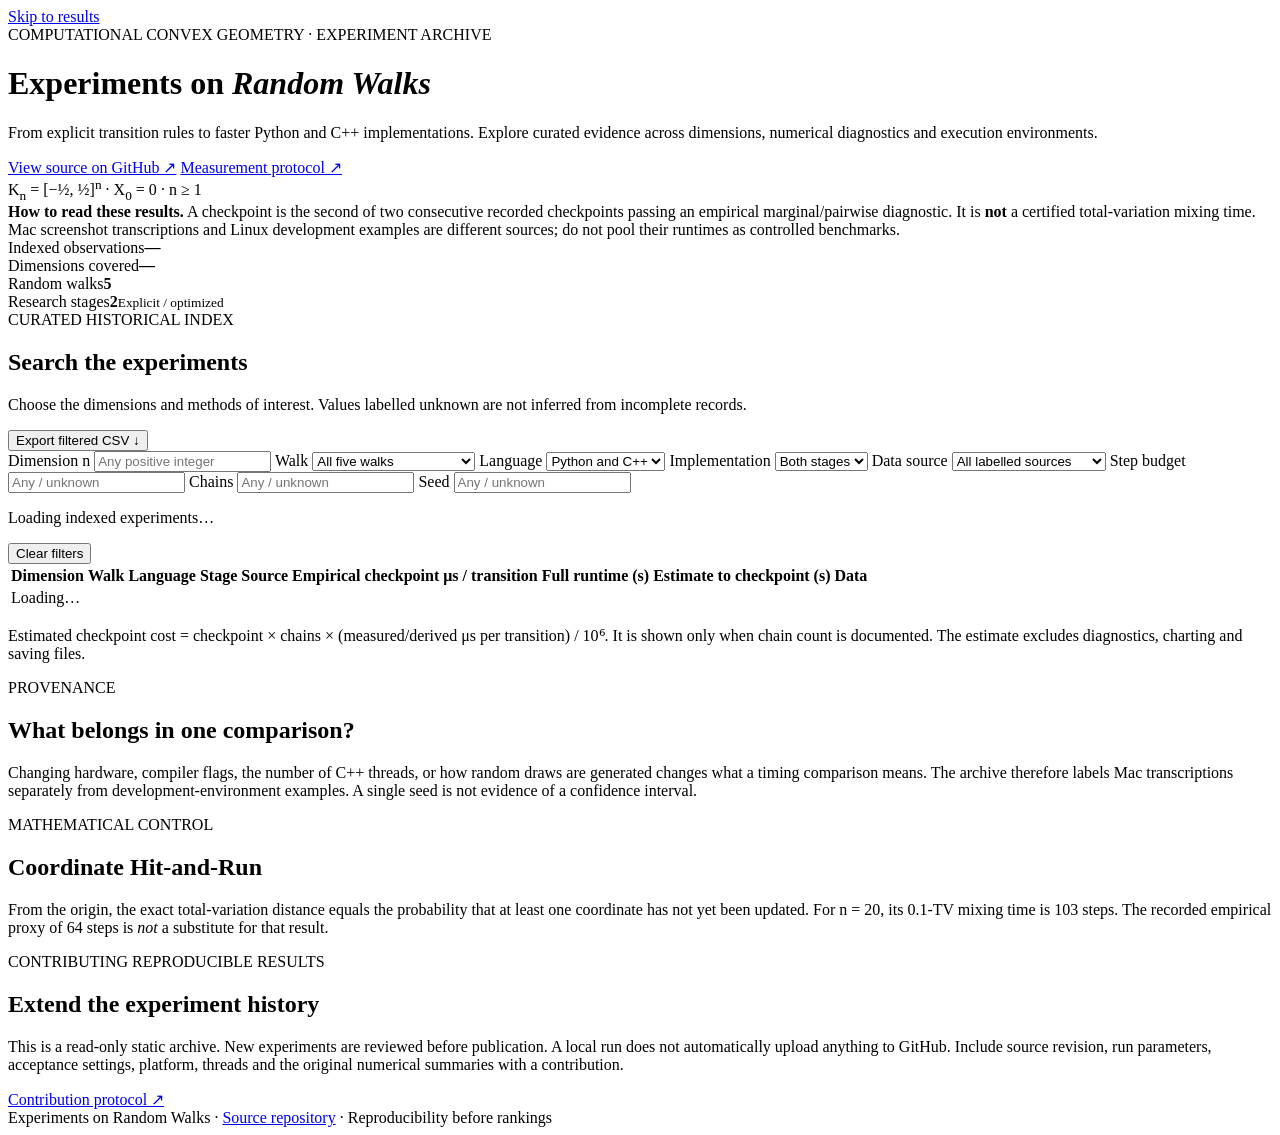
==== site/index.html @ 3ffbea4f "Added searchable experiment archive interface" ====
<!doctype html>
<html lang="en">
<head>
  <meta charset="utf-8">
  <meta name="viewport" content="width=device-width, initial-scale=1">
  <meta name="description" content="A searchable, source-labelled archive of random walk experiments on the n-dimensional cube.">
  <title>Experiment archive · Random Walks</title>
  <link rel="stylesheet" href="./style.css">
  <script src="./app.js" defer></script>
</head>
<body>
  <a class="skip" href="#results">Skip to results</a>
  <header class="hero">
    <div class="wrap">
      <div class="eyebrow">COMPUTATIONAL CONVEX GEOMETRY <span class="dot">·</span> EXPERIMENT ARCHIVE</div>
      <h1>Experiments on <em>Random Walks</em></h1>
      <p class="lead">From explicit transition rules to faster Python and C++ implementations. Explore curated evidence across dimensions, numerical diagnostics and execution environments.</p>
      <div class="hero-actions">
        <a class="primary" href="https://github.com/Souravfrp/Experiments-on-Random-Walks">View source on GitHub ↗</a>
        <a class="secondary" href="https://github.com/Souravfrp/Experiments-on-Random-Walks/blob/main/docs/02_MEASUREMENT_AND_LIMITATIONS.md">Measurement protocol ↗</a>
      </div>
      <div class="equation">K<sub>n</sub> = [−½, ½]<sup>n</sup> <span>·</span> X<sub>0</sub> = 0 <span>·</span> n ≥ 1</div>
    </div>
  </header>

  <main class="wrap">
    <section class="method-note" aria-label="Important interpretation">
      <strong>How to read these results.</strong> A checkpoint is the second of two consecutive recorded checkpoints passing an empirical marginal/pairwise diagnostic. It is <strong>not</strong> a certified total-variation mixing time. Mac screenshot transcriptions and Linux development examples are different sources; do not pool their runtimes as controlled benchmarks.
    </section>

    <section class="overview" aria-label="Archive summary">
      <div class="stat"><span>Indexed observations</span><strong id="stat-records">—</strong></div>
      <div class="stat"><span>Dimensions covered</span><strong id="stat-dimensions">—</strong></div>
      <div class="stat"><span>Random walks</span><strong id="stat-walks">5</strong></div>
      <div class="stat"><span>Research stages</span><strong>2</strong><small>Explicit / optimized</small></div>
    </section>

    <section id="results" class="results-panel">
      <div class="section-heading">
        <div>
          <div class="eyebrow dark">CURATED HISTORICAL INDEX</div>
          <h2>Search the experiments</h2>
          <p>Choose the dimensions and methods of interest. Values labelled unknown are not inferred from incomplete records.</p>
        </div>
        <button id="download" class="outline" type="button">Export filtered CSV ↓</button>
      </div>

      <form id="filters" class="filters" autocomplete="off">
        <label>Dimension n
          <input id="dimension" type="number" min="1" step="1" placeholder="Any positive integer">
        </label>
        <label>Walk
          <select id="walk">
            <option value="">All five walks</option>
            <option value="ball">Ball Walk</option>
            <option value="dikin">Dikin Walk</option>
            <option value="coordinate_hit_run">Coordinate Hit-and-Run</option>
            <option value="random_hit_run">Random Hit-and-Run</option>
            <option value="john">John's Walk</option>
          </select>
        </label>
        <label>Language
          <select id="language"><option value="">Python and C++</option><option value="python">Python</option><option value="cpp">C++</option></select>
        </label>
        <label>Implementation
          <select id="stage"><option value="">Both stages</option><option value="explicit">Explicit</option><option value="optimized">Optimized</option></select>
        </label>
        <label>Data source
          <select id="source"><option value="">All labelled sources</option><option value="mac_dimension_sweep">Mac dimension sweep</option><option value="mac_n20">Mac n=20 timings</option><option value="development_dimension_pilot">Development pilot</option><option value="development_n20">Development n=20</option></select>
        </label>
        <label>Step budget
          <input id="steps" type="number" min="1" step="1" placeholder="Any / unknown">
        </label>
        <label>Chains
          <input id="chains" type="number" min="1" step="1" placeholder="Any / unknown">
        </label>
        <label>Seed
          <input id="seed" type="number" min="0" step="1" placeholder="Any / unknown">
        </label>
      </form>

      <div class="bar">
        <p id="count" role="status" aria-live="polite">Loading indexed experiments…</p>
        <button type="button" class="text-button" id="clear">Clear filters</button>
      </div>

      <div class="table-scroll">
        <table>
          <thead><tr><th>Dimension</th><th>Walk</th><th>Language</th><th>Stage</th><th>Source</th><th>Empirical checkpoint</th><th>μs / transition</th><th>Full runtime (s)</th><th>Estimate to checkpoint (s)</th><th>Data</th></tr></thead>
          <tbody id="rows"><tr><td colspan="10">Loading…</td></tr></tbody>
        </table>
      </div>
      <p class="footnote">Estimated checkpoint cost = checkpoint × chains × (measured/derived μs per transition) / 10⁶. It is shown only when chain count is documented. The estimate excludes diagnostics, charting and saving files.</p>
    </section>

    <section class="two-cols">
      <article class="article-card">
        <div class="eyebrow dark">PROVENANCE</div>
        <h2>What belongs in one comparison?</h2>
        <p>Changing hardware, compiler flags, the number of C++ threads, or how random draws are generated changes what a timing comparison means. The archive therefore labels Mac transcriptions separately from development-environment examples. A single seed is not evidence of a confidence interval.</p>
      </article>
      <article class="article-card">
        <div class="eyebrow dark">MATHEMATICAL CONTROL</div>
        <h2>Coordinate Hit-and-Run</h2>
        <p>From the origin, the exact total-variation distance equals the probability that at least one coordinate has not yet been updated. For n = 20, its 0.1-TV mixing time is 103 steps. The recorded empirical proxy of 64 steps is <em>not</em> a substitute for that result.</p>
      </article>
    </section>

    <section class="submissions">
      <div>
        <div class="eyebrow dark">CONTRIBUTING REPRODUCIBLE RESULTS</div>
        <h2>Extend the experiment history</h2>
        <p>This is a read-only static archive. New experiments are reviewed before publication. A local run does not automatically upload anything to GitHub. Include source revision, run parameters, acceptance settings, platform, threads and the original numerical summaries with a contribution.</p>
      </div>
      <a class="primary dark-button" href="https://github.com/Souravfrp/Experiments-on-Random-Walks/blob/main/CONTRIBUTING.md">Contribution protocol ↗</a>
    </section>
  </main>
  <footer><div class="wrap">Experiments on Random Walks <span>·</span> <a href="https://github.com/Souravfrp/Experiments-on-Random-Walks">Source repository</a> <span>·</span> Reproducibility before rankings</div></footer>
</body>
</html>
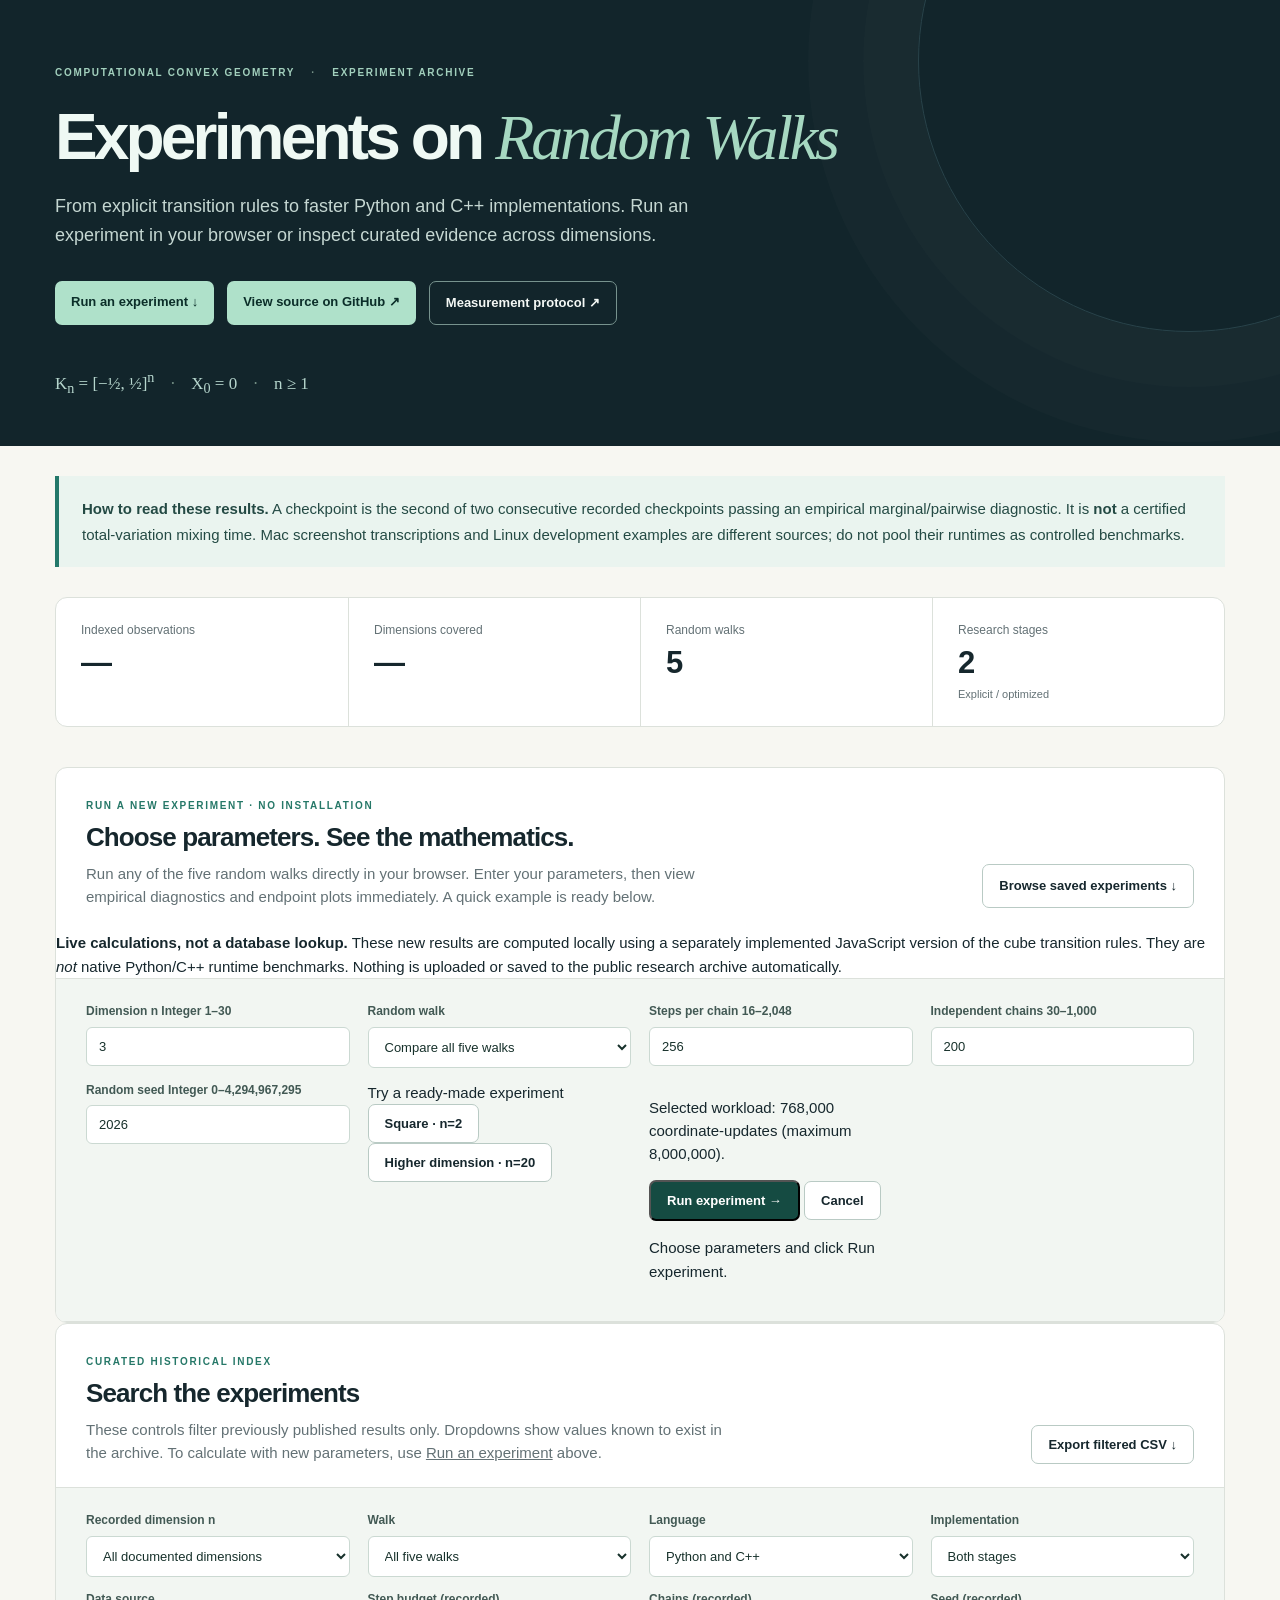
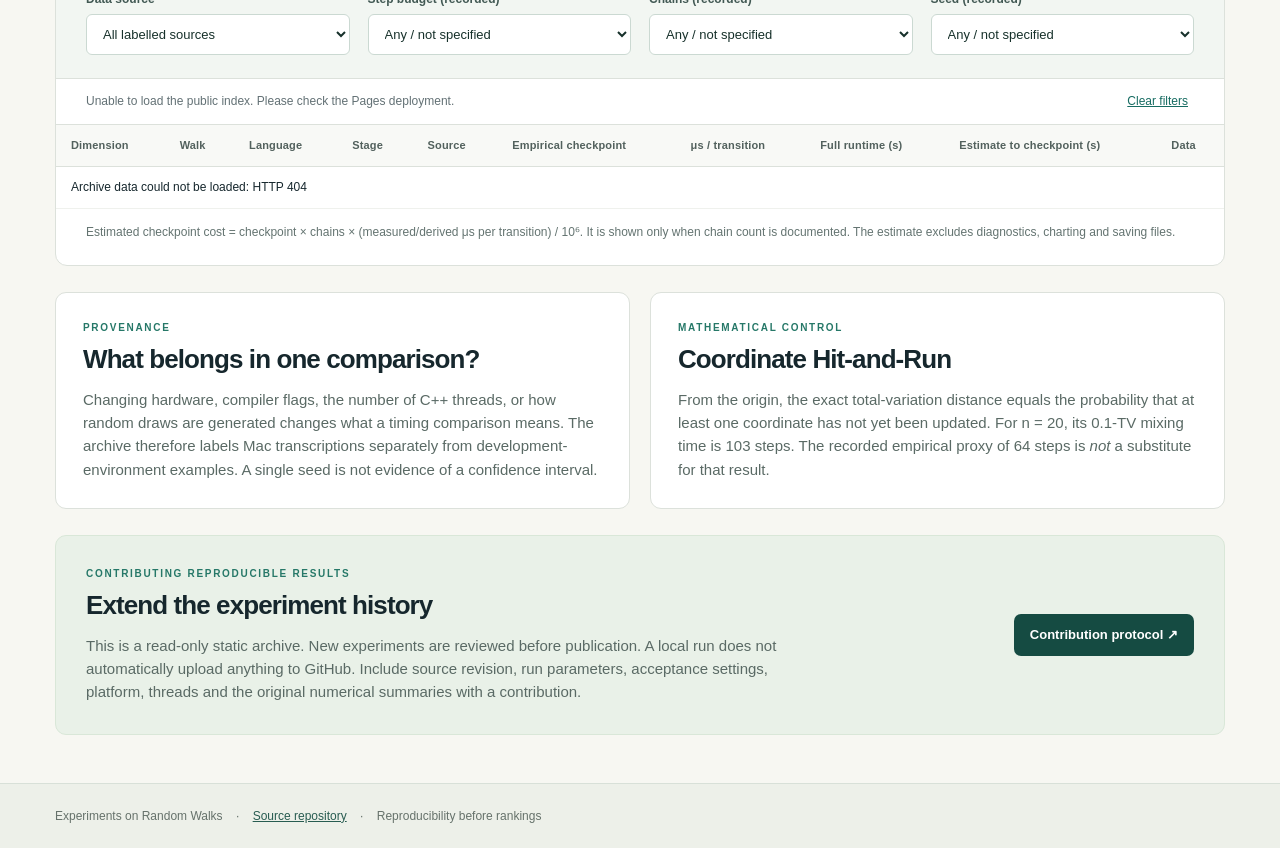
==== commit 2a21d045: "Added no-installation browser experiment UI and guided archive filters" ====
--- a/site/index.html
+++ b/site/index.html
@@ -7,6 +7,7 @@
   <title>Experiment archive · Random Walks</title>
   <link rel="stylesheet" href="./style.css">
   <script src="./app.js" defer></script>
+  <script src="./playground.js" defer></script>
 </head>
 <body>
   <a class="skip" href="#results">Skip to results</a>
@@ -14,8 +15,9 @@
     <div class="wrap">
       <div class="eyebrow">COMPUTATIONAL CONVEX GEOMETRY <span class="dot">·</span> EXPERIMENT ARCHIVE</div>
       <h1>Experiments on <em>Random Walks</em></h1>
-      <p class="lead">From explicit transition rules to faster Python and C++ implementations. Explore curated evidence across dimensions, numerical diagnostics and execution environments.</p>
+      <p class="lead">From explicit transition rules to faster Python and C++ implementations. Run an experiment in your browser or inspect curated evidence across dimensions.</p>
       <div class="hero-actions">
+        <a class="primary" href="#run-experiment">Run an experiment ↓</a>
         <a class="primary" href="https://github.com/Souravfrp/Experiments-on-Random-Walks">View source on GitHub ↗</a>
         <a class="secondary" href="https://github.com/Souravfrp/Experiments-on-Random-Walks/blob/main/docs/02_MEASUREMENT_AND_LIMITATIONS.md">Measurement protocol ↗</a>
       </div>
@@ -35,19 +37,105 @@
       <div class="stat"><span>Research stages</span><strong>2</strong><small>Explicit / optimized</small></div>
     </section>
 
+    <section id="run-experiment" class="results-panel playground">
+      <div class="section-heading">
+        <div>
+          <div class="eyebrow dark">RUN A NEW EXPERIMENT · NO INSTALLATION</div>
+          <h2>Choose parameters. See the mathematics.</h2>
+          <p>Run any of the five random walks directly in your browser. Enter your parameters, then view empirical diagnostics and endpoint plots immediately. A quick example is ready below.</p>
+        </div>
+        <a class="outline" href="#results">Browse saved experiments ↓</a>
+      </div>
+
+      <div class="run-clarification">
+        <strong>Live calculations, not a database lookup.</strong>
+        These new results are computed locally using a separately implemented JavaScript version of the cube transition rules. They are <em>not</em> native Python/C++ runtime benchmarks. Nothing is uploaded or saved to the public research archive automatically.
+      </div>
+
+      <form id="run-form" class="filters" autocomplete="off">
+        <label>Dimension n <span class="field-explainer">Integer 1–30</span>
+          <input id="run-dimension" name="n" type="number" min="1" max="30" step="1" value="3" required>
+        </label>
+        <label>Random walk
+          <select id="run-walk" name="walk">
+            <option value="all" selected>Compare all five walks</option>
+            <option value="ball">Ball Walk</option>
+            <option value="dikin">Dikin Walk</option>
+            <option value="coordinate_hit_run">Coordinate Hit-and-Run</option>
+            <option value="random_hit_run">Random Hit-and-Run</option>
+            <option value="john">John's Walk</option>
+          </select>
+        </label>
+        <label>Steps per chain <span class="field-explainer">16–2,048</span>
+          <input id="run-steps" name="steps" type="number" min="16" max="2048" step="1" value="256" required>
+        </label>
+        <label>Independent chains <span class="field-explainer">30–1,000</span>
+          <input id="run-chains" name="chains" type="number" min="30" max="1000" step="1" value="200" required>
+        </label>
+        <label>Random seed <span class="field-explainer">Integer 0–4,294,967,295</span>
+          <input id="run-seed" name="seed" type="number" min="0" max="4294967295" step="1" value="2026" required>
+        </label>
+        <div class="run-actions">
+          <span class="field-explainer">Try a ready-made experiment</span>
+          <div class="run-presets">
+            <button type="button" id="run-example-small" class="outline">Square · n=2</button>
+            <button type="button" id="run-example-higher" class="outline">Higher dimension · n=20</button>
+          </div>
+        </div>
+        <div class="run-command">
+          <p id="run-budget" class="run-help">Computing workload…</p>
+          <div class="run-presets">
+            <button id="run-start" type="submit" class="primary dark-button">Run experiment →</button>
+            <button id="run-cancel" type="button" class="outline" disabled>Cancel</button>
+          </div>
+          <p id="run-status" class="simulation-status" role="status" aria-live="polite">Choose parameters and click Run experiment.</p>
+        </div>
+      </form>
+
+      <div id="live-output" hidden>
+        <div class="section-heading">
+          <div><div class="eyebrow dark">NEWLY COMPUTED RESULTS</div><h2>Your browser experiment</h2>
+            <p id="run-summary"></p></div>
+          <button id="run-export" class="outline" type="button" disabled>Download these numerical results (.csv) ↓</button>
+        </div>
+        <div class="table-scroll">
+          <table>
+            <thead><tr><th>Walk</th><th>Final KS diagnostic</th><th>Moment relative error</th><th>Empirical checkpoint</th><th>Acceptance</th><th>Browser time (ms)</th><th>Exact TV at final step</th></tr></thead>
+            <tbody id="live-rows"></tbody>
+          </table>
+        </div>
+        <div class="plot-grid">
+          <div class="plot-panel">
+            <div class="plot-heading"><h3>Discrepancy versus steps</h3><span>Lower is better under this diagnostic</span></div>
+            <canvas id="run-curve" role="img" aria-label="Curve showing empirical KS discrepancy for recorded checkpoints"></canvas>
+            <div class="plot-legend"><span class="leg-ball">Ball Walk</span><span class="leg-dikin">Dikin Walk</span><span class="leg-coordinate">Coordinate Hit-and-Run</span><span class="leg-random">Random Hit-and-Run</span><span class="leg-john">John's Walk</span></div>
+          </div>
+          <div class="plot-panel">
+            <div class="plot-heading"><h3>Endpoint distribution</h3>
+              <select id="run-display-walk" aria-label="Choose which random walk to visualize"></select></div>
+            <canvas id="run-spread" role="img" aria-label="Projected endpoint distribution from independent chains"></canvas>
+            <p class="footnote">For n=1: first-coordinate histogram. For n≥2: first two coordinates only, not the full joint distribution.</p>
+          </div>
+        </div>
+        <p class="footnote"><strong>Mathematical interpretation:</strong> The checkpoint criterion combines marginal/pairwise-sum KS ≤ 0.15 and relative second-moment error ≤ 0.25 at two consecutive recorded checkpoints. A missing checkpoint means the criterion was not reached on this observation grid. Exact total variation is shown only for Coordinate Hit-and-Run, using the coupon-collector identity. Browser elapsed time includes transition and diagnostic work and is not a controlled programming-language benchmark.</p>
+      </div>
+    </section>
+
+    <div class="section-gap"></div>
+
     <section id="results" class="results-panel">
       <div class="section-heading">
         <div>
           <div class="eyebrow dark">CURATED HISTORICAL INDEX</div>
           <h2>Search the experiments</h2>
-          <p>Choose the dimensions and methods of interest. Values labelled unknown are not inferred from incomplete records.</p>
+          <p>These controls filter previously published results only. Dropdowns show values known to exist in the archive. To calculate with new parameters, use <a href="#run-experiment">Run an experiment</a> above.</p>
         </div>
         <button id="download" class="outline" type="button">Export filtered CSV ↓</button>
       </div>
 
       <form id="filters" class="filters" autocomplete="off">
-        <label>Dimension n
-          <input id="dimension" type="number" min="1" step="1" placeholder="Any positive integer">
+        <label>Recorded dimension n
+          <select id="dimension"><option value="">All documented dimensions</option></select>
         </label>
         <label>Walk
           <select id="walk">
@@ -68,14 +156,14 @@
         <label>Data source
           <select id="source"><option value="">All labelled sources</option><option value="mac_dimension_sweep">Mac dimension sweep</option><option value="mac_n20">Mac n=20 timings</option><option value="development_dimension_pilot">Development pilot</option><option value="development_n20">Development n=20</option></select>
         </label>
-        <label>Step budget
-          <input id="steps" type="number" min="1" step="1" placeholder="Any / unknown">
-        </label>
-        <label>Chains
-          <input id="chains" type="number" min="1" step="1" placeholder="Any / unknown">
-        </label>
-        <label>Seed
-          <input id="seed" type="number" min="0" step="1" placeholder="Any / unknown">
+        <label>Step budget (recorded)
+          <select id="steps"><option value="">Any / not specified</option></select>
+        </label>
+        <label>Chains (recorded)
+          <select id="chains"><option value="">Any / not specified</option></select>
+        </label>
+        <label>Seed (recorded)
+          <select id="seed"><option value="">Any / not specified</option></select>
         </label>
       </form>
 
--- a/site/style.css
+++ b/site/style.css
@@ -0,0 +1 @@
+:root{--ink:#16272d;--muted:#637175;--sand:#f7f7f2;--border:#dce1db;--accent:#176c62;--night:#12252b;--white:#fff}*{box-sizing:border-box}body{margin:0;background:var(--sand);color:var(--ink);font:15px/1.55 -apple-system,BlinkMacSystemFont,"Segoe UI",sans-serif}a{color:inherit}.wrap{max-width:1230px;margin:auto;padding:0 30px}.skip{position:absolute;left:-9999px;top:0}.skip:focus{left:10px;top:10px;background:white;z-index:20;padding:10px}.hero{background:var(--night);color:#eff9f4;padding:65px 0 49px;position:relative;overflow:hidden}.hero:after{content:"";position:absolute;right:-180px;top:-210px;width:540px;height:540px;border:1px solid #29434a;border-radius:50%;box-shadow:0 0 0 55px #ffffff03,0 0 0 110px #ffffff04;pointer-events:none}.eyebrow{color:#a2d0bd;letter-spacing:.17em;font-size:10px;font-weight:750;text-transform:uppercase}.dot,.equation span{margin:0 12px;color:#779388}.hero h1{letter-spacing:-.06em;font-size:clamp(40px,5vw,69px);line-height:1.08;max-width:820px;margin:22px 0 20px;font-weight:750}.hero h1 em{font-weight:420;font-family:Georgia,serif;letter-spacing:-.05em;color:#a6d8c1}.lead{color:#c5d7d2;max-width:720px;font-size:18px;line-height:1.65;margin:0}.hero-actions{display:flex;gap:13px;flex-wrap:wrap;margin-top:30px}.primary,.secondary,.outline{display:inline-block;text-decoration:none;border-radius:7px;font-weight:650;padding:11px 16px;font-size:13px}.primary{color:#0b2e29;background:#afe1ca}.secondary{border:1px solid #77938e;color:#f4f8f5}.primary:hover{background:#c9f0df}.secondary:hover{background:#263c40}.equation{font:17px Georgia,serif;color:#b6d6cd;margin-top:44px}.method-note{border-left:4px solid #23786a;background:#eaf4ef;padding:20px 23px;margin:30px 0;color:#244a44;line-height:1.7}.overview{display:grid;grid-template-columns:repeat(4,1fr);border:1px solid var(--border);background:white;border-radius:12px;margin:25px 0 40px;overflow:hidden}.stat{padding:23px 25px;display:flex;flex-direction:column;gap:6px;min-height:106px}.stat+.stat{border-left:1px solid var(--border)}.stat span{font-size:12px;color:var(--muted)}.stat strong{font-size:31px;letter-spacing:-.05em;line-height:1.1}.stat small{font-size:11px;color:var(--muted)}.results-panel{background:white;border:1px solid var(--border);border-radius:12px;overflow:hidden}.section-heading{display:flex;justify-content:space-between;gap:22px;align-items:end;padding:30px 30px 23px}.dark{color:#267868}.section-heading h2,.article-card h2,.submissions h2{font-size:26px;letter-spacing:-.035em;line-height:1.25;margin:8px 0 8px}.section-heading p{margin:0;color:var(--muted);max-width:650px}.outline{background:#fff;color:var(--ink);border:1px solid #b9cac4;white-space:nowrap;cursor:pointer}.outline:hover{background:#edf7f2}.filters{display:grid;grid-template-columns:repeat(4,minmax(0,1fr));gap:13px 18px;background:#f2f6f2;padding:23px 30px;border-top:1px solid var(--border);border-bottom:1px solid var(--border)}.filters label{color:#425954;font-size:12px;font-weight:660;display:block}.filters input,.filters select{display:block;margin-top:6px;padding:11px 12px;border:1px solid #cbd9d2;background:white;border-radius:6px;color:#17312b;font-size:13px;font-family:inherit;width:100%;min-width:0;outline-offset:2px}.filters input:focus,.filters select:focus{outline:2px solid #70b7a1}.bar{display:flex;align-items:center;justify-content:space-between;gap:12px;padding:12px 30px}.bar p{margin:0;color:var(--muted);font-size:12px}.text-button{font:inherit;font-size:12px;background:none;color:var(--accent);border:0;cursor:pointer;text-decoration:underline}.table-scroll{overflow-x:auto}.table-scroll table{width:100%;border-collapse:collapse;white-space:nowrap;font-variant-numeric:tabular-nums}.table-scroll th{text-align:left;background:#f8f9f6;border-block:1px solid var(--border);padding:12px 15px;font-size:11px;color:#52615d;letter-spacing:.015em}.table-scroll td{border-bottom:1px solid #eff1ed;padding:11px 15px;font-size:12px}.table-scroll tbody tr:hover{background:#f5faf6}.table-scroll td a{color:#226e5b;text-decoration:underline}.muted{color:#87918d}.pill{display:inline-block;background:#e7f2eb;border:1px solid #cfe5da;color:#28624e;border-radius:20px;font-size:10px;padding:2px 8px}.pill.explicit{background:#f0f1f8;border-color:#dedff0;color:#485074}.table-scroll td.source{max-width:170px;overflow:hidden;text-overflow:ellipsis}.footnote{font-size:12px;padding:14px 30px 23px;color:#647471;margin:0;line-height:1.6}.two-cols{display:grid;grid-template-columns:1fr 1fr;gap:20px;margin:26px 0}.article-card{padding:27px;background:#fff;border:1px solid var(--border);border-radius:11px}.article-card p,.submissions p{color:#5a6a65;max-width:650px;margin:12px 0 0}.submissions{display:flex;align-items:center;justify-content:space-between;gap:30px;background:#e9f1e8;border:1px solid #d9e7d8;border-radius:11px;padding:30px;margin-bottom:48px}.submissions p{max-width:740px}.dark-button{background:#154b42;color:white;white-space:nowrap}.dark-button:hover{background:#236b60}footer{border-top:1px solid #d8e0d8;background:#edf0e9;color:#66726b;padding:23px 0;font-size:12px}footer span{margin:0 10px}footer a{color:#285c51}@media(max-width:900px){.filters{grid-template-columns:repeat(2,minmax(0,1fr))}.overview{grid-template-columns:repeat(2,1fr)}.stat:nth-child(3){border-left:0;border-top:1px solid var(--border)}.stat:nth-child(4){border-top:1px solid var(--border)}.two-cols{grid-template-columns:1fr}}@media(max-width:580px){.wrap{padding-inline:18px}.hero{padding-top:43px}.hero h1{font-size:41px}.lead{font-size:16px}.section-heading{display:block;padding:24px 20px}.section-heading .outline{margin-top:19px}.filters{padding:20px;gap:13px;grid-template-columns:1fr 1fr}.overview{margin-bottom:25px}.stat{padding:20px 17px}.bar{padding:12px 20px}.footnote{padding-inline:20px}.submissions{display:block;padding:22px}.submissions .primary{margin-top:20px}.table-scroll td,.table-scroll th{padding:10px 12px}}
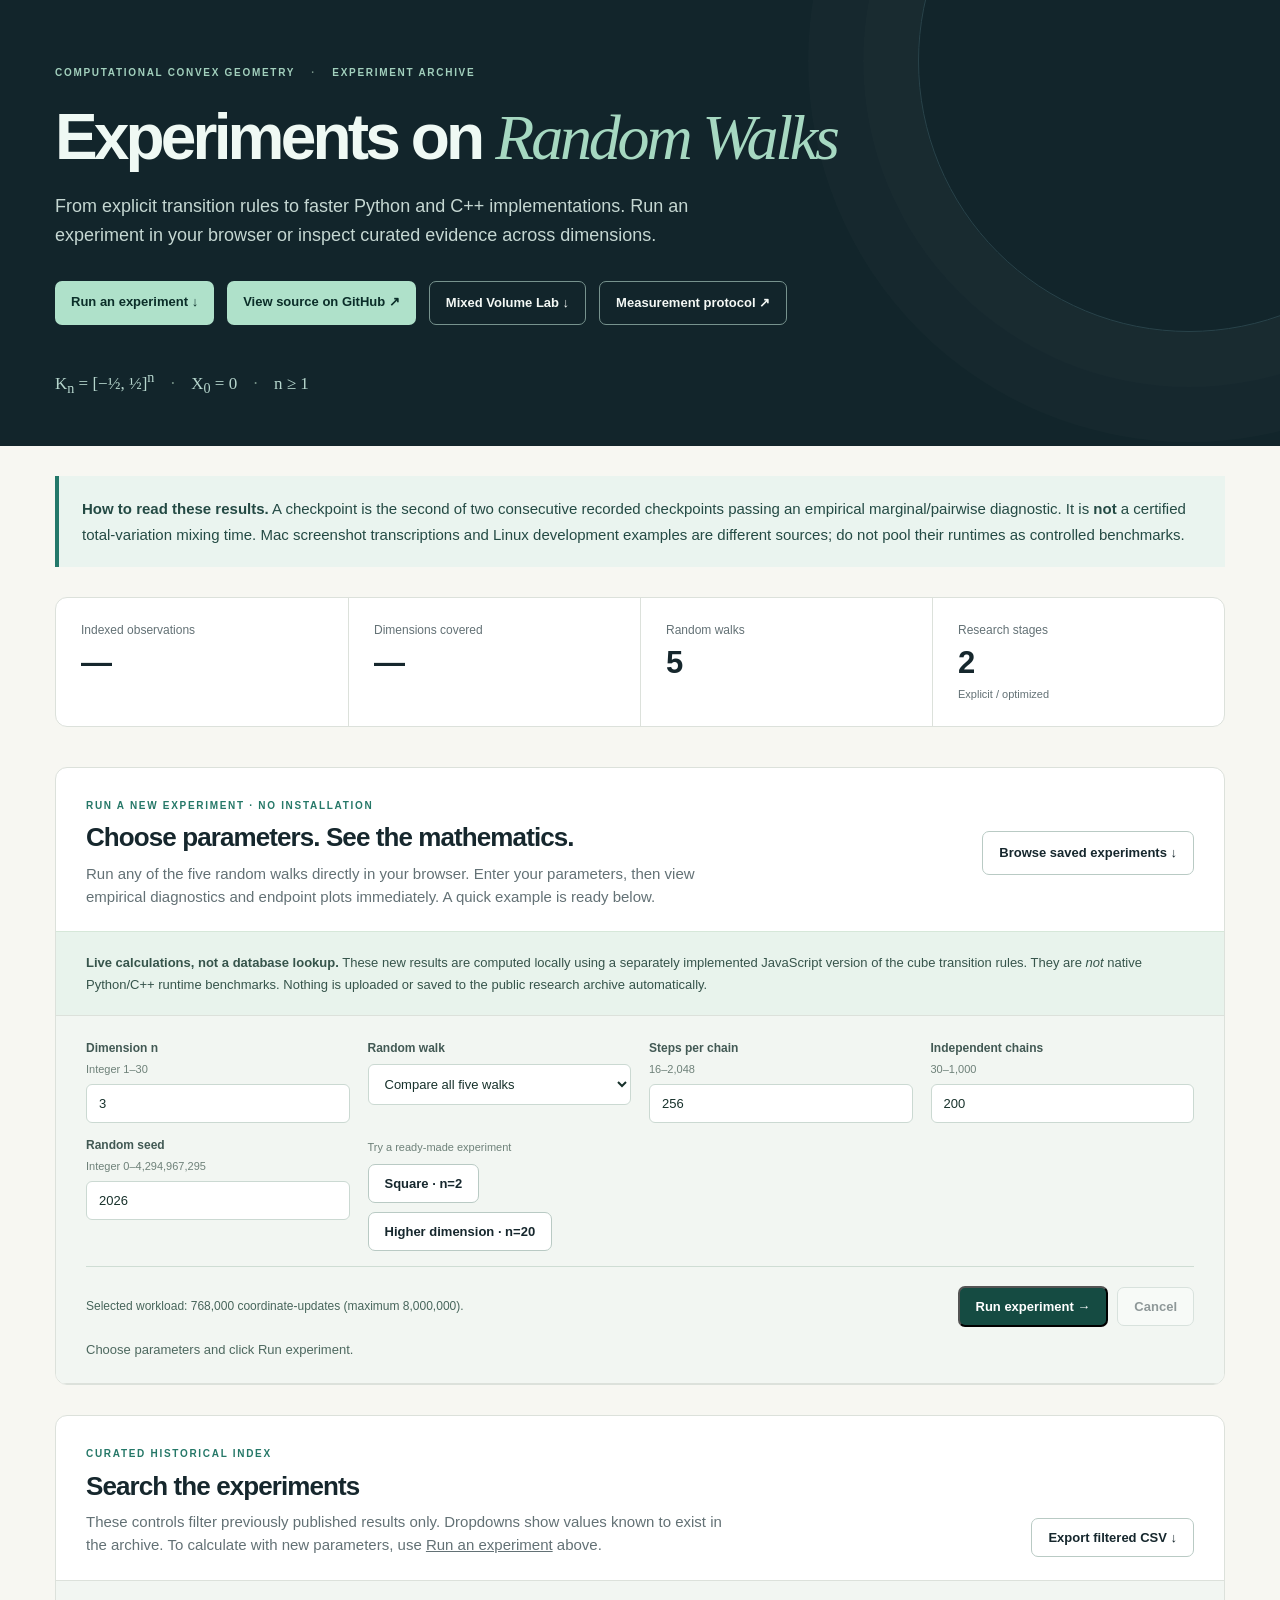
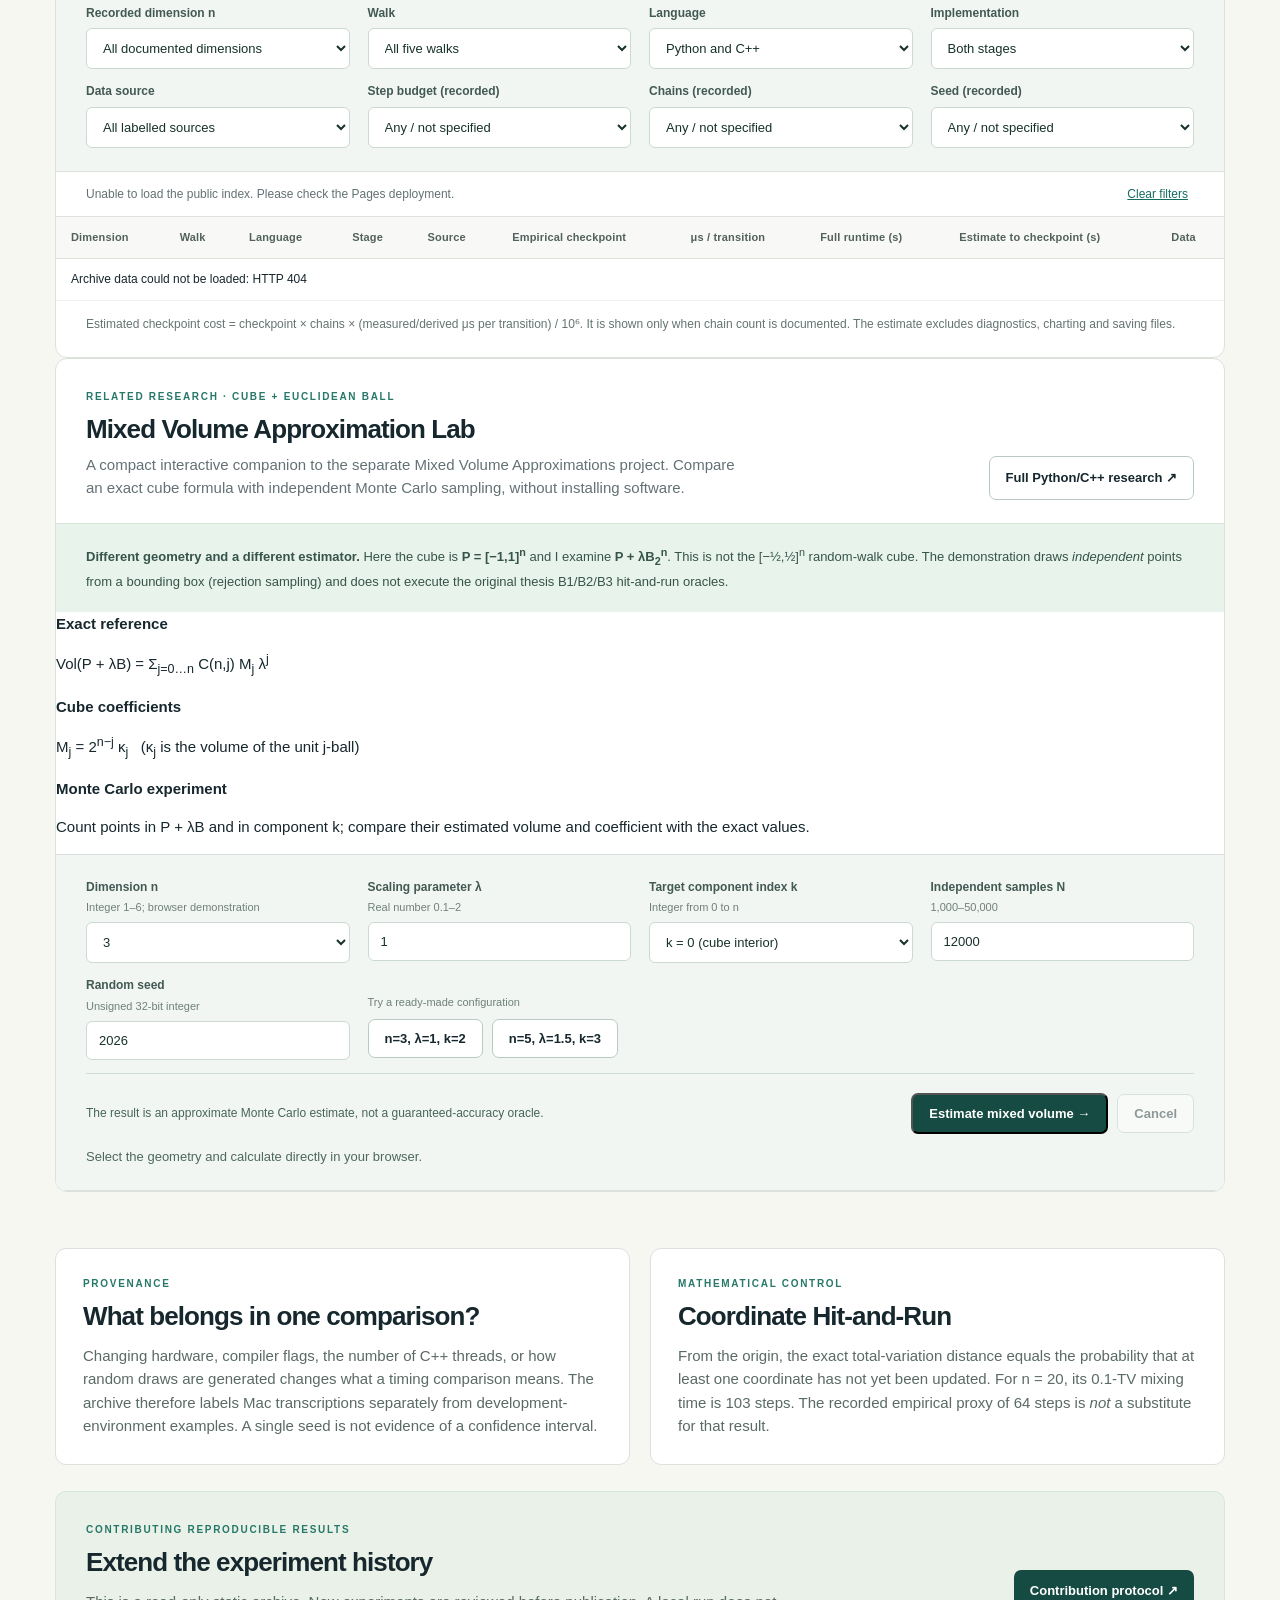
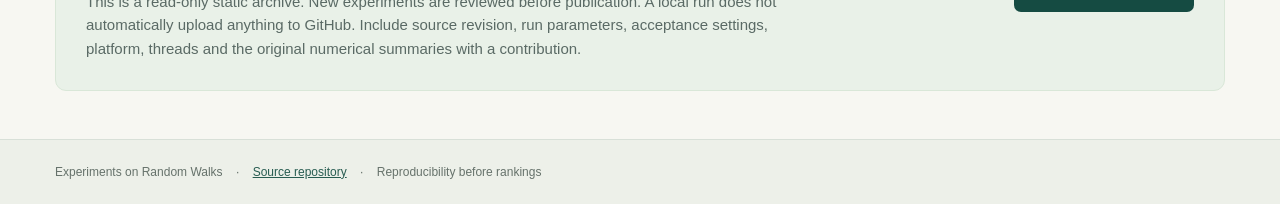
==== commit f043170b: "Added separate interactive cube-and-ball mixed-volume demonstration to research site" ====
--- a/site/index.html
+++ b/site/index.html
@@ -8,6 +8,7 @@
   <link rel="stylesheet" href="./style.css">
   <script src="./app.js" defer></script>
   <script src="./playground.js" defer></script>
+  <script src="./mixed_volume.js" defer></script>
 </head>
 <body>
   <a class="skip" href="#results">Skip to results</a>
@@ -19,6 +20,7 @@
       <div class="hero-actions">
         <a class="primary" href="#run-experiment">Run an experiment ↓</a>
         <a class="primary" href="https://github.com/Souravfrp/Experiments-on-Random-Walks">View source on GitHub ↗</a>
+        <a class="secondary" href="#mixed-volume-lab">Mixed Volume Lab ↓</a>
         <a class="secondary" href="https://github.com/Souravfrp/Experiments-on-Random-Walks/blob/main/docs/02_MEASUREMENT_AND_LIMITATIONS.md">Measurement protocol ↗</a>
       </div>
       <div class="equation">K<sub>n</sub> = [−½, ½]<sup>n</sup> <span>·</span> X<sub>0</sub> = 0 <span>·</span> n ≥ 1</div>
@@ -180,6 +182,88 @@
       </div>
       <p class="footnote">Estimated checkpoint cost = checkpoint × chains × (measured/derived μs per transition) / 10⁶. It is shown only when chain count is documented. The estimate excludes diagnostics, charting and saving files.</p>
     </section>
+
+    <section id="mixed-volume-lab" class="results-panel mixed-volume-lab">
+      <div class="section-heading">
+        <div>
+          <div class="eyebrow dark">RELATED RESEARCH · CUBE + EUCLIDEAN BALL</div>
+          <h2>Mixed Volume Approximation Lab</h2>
+          <p>A compact interactive companion to the separate Mixed Volume Approximations project. Compare an exact cube formula with independent Monte Carlo sampling, without installing software.</p>
+        </div>
+        <a class="outline" href="https://github.com/Souravfrp/estimates-of-mixed-volume-components" target="_blank" rel="noopener noreferrer">Full Python/C++ research ↗</a>
+      </div>
+      <div class="run-clarification">
+        <strong>Different geometry and a different estimator.</strong>
+        Here the cube is <strong>P = [−1,1]<sup>n</sup></strong> and I examine <strong>P + λB<sub>2</sub><sup>n</sup></strong>.
+        This is not the [−½,½]<sup>n</sup> random-walk cube. The demonstration draws <em>independent</em> points from a bounding box (rejection sampling) and does not execute the original thesis B1/B2/B3 hit-and-run oracles.
+      </div>
+      <div class="mixed-volume-math">
+        <div><strong>Exact reference</strong><p>Vol(P + λB) = Σ<sub>j=0…n</sub> C(n,j) M<sub>j</sub> λ<sup>j</sup></p></div>
+        <div><strong>Cube coefficients</strong><p>M<sub>j</sub> = 2<sup>n−j</sup> κ<sub>j</sub> &nbsp; (κ<sub>j</sub> is the volume of the unit j-ball)</p></div>
+        <div><strong>Monte Carlo experiment</strong><p>Count points in P + λB and in component k; compare their estimated volume and coefficient with the exact values.</p></div>
+      </div>
+      <form id="mv-form" class="filters" autocomplete="off">
+        <label>Dimension n <span class="field-explainer">Integer 1–6; browser demonstration</span>
+          <select id="mv-dimension" name="dimension">
+            <option value="1">1</option><option value="2">2</option><option value="3" selected>3</option><option value="4">4</option><option value="5">5</option><option value="6">6</option>
+          </select>
+        </label>
+        <label>Scaling parameter λ <span class="field-explainer">Real number 0.1–2</span>
+          <input id="mv-lambda" name="lambda" type="number" value="1" min="0.1" max="2" step="any" required>
+        </label>
+        <label>Target component index k <span class="field-explainer">Integer from 0 to n</span>
+          <select id="mv-component" name="component" aria-label="Component index k"></select>
+        </label>
+        <label>Independent samples N <span class="field-explainer">1,000–50,000</span>
+          <input id="mv-samples" name="samples" type="number" value="12000" min="1000" max="50000" step="1" required>
+        </label>
+        <label>Random seed <span class="field-explainer">Unsigned 32-bit integer</span>
+          <input id="mv-seed" name="seed" type="number" value="2026" min="0" max="4294967295" step="1" required>
+        </label>
+        <div class="run-actions">
+          <span class="field-explainer">Try a ready-made configuration</span>
+          <div class="run-presets">
+            <button id="mv-demo-3" type="button" class="outline">n=3, λ=1, k=2</button>
+            <button id="mv-demo-5" type="button" class="outline">n=5, λ=1.5, k=3</button>
+          </div>
+        </div>
+        <div class="run-command">
+          <p class="run-help">The result is an approximate Monte Carlo estimate, not a guaranteed-accuracy oracle.</p>
+          <div class="run-presets">
+            <button id="mv-start" type="submit" class="primary dark-button">Estimate mixed volume →</button>
+            <button id="mv-cancel" type="button" class="outline" disabled>Cancel</button>
+          </div>
+          <p id="mv-status" class="simulation-status" role="status" aria-live="polite">Select the geometry and calculate directly in your browser.</p>
+        </div>
+      </form>
+      <div id="mv-output" hidden>
+        <div class="section-heading">
+          <div><div class="eyebrow dark">NEW INDEPENDENT MONTE CARLO ESTIMATE</div><h2>Cube-and-ball results</h2><p id="mv-experiment-summary"></p></div>
+          <button id="mv-export" type="button" class="outline" disabled>Download numerical results (.csv) ↓</button>
+        </div>
+        <div class="mv-metrics">
+          <div><span>Exact body volume</span><strong id="mv-volume-exact">—</strong></div>
+          <div><span>Estimated body volume</span><strong id="mv-volume-est">—</strong><small>Approx. 95% interval: <span id="mv-volume-range">—</span></small></div>
+          <div><span>Exact coefficient M<sub>k</sub></span><strong id="mv-mixed-exact">—</strong></div>
+          <div><span>Estimated coefficient M<sub>k</sub></span><strong id="mv-mixed-est">—</strong><small>Approx. 95% interval: <span id="mv-mixed-range">—</span></small></div>
+          <div><span>Accepted points</span><strong id="mv-acceptance">—</strong></div>
+          <div><span>Target component samples</span><strong id="mv-target-hits">—</strong></div>
+          <div><span>Browser calculation time</span><strong id="mv-elapsed">—</strong></div>
+        </div>
+        <p id="mv-rare-warning" class="mv-warning" hidden>Few or no points landed in the chosen component. A zero estimate does not mean the exact mixed volume is zero; increase the sample size or adjust λ.</p>
+        <div class="mv-chart-container">
+          <h3>Component probabilities for the rounded cube</h3>
+          <p>Compare the exact geometric component proportions with the proportions among independently sampled accepted points.</p>
+          <canvas id="mv-chart" role="img" aria-label="Paired bar chart comparing exact and sampled component probabilities"></canvas>
+          <div class="mv-legend"><span><i class="mv-exact"></i> Exact probability</span><span><i class="mv-est"></i> Estimated probability</span></div>
+        </div>
+        <div class="table-scroll">
+          <table><thead><tr><th>Component k</th><th>Exact coefficient M<sub>k</sub></th><th>Exact probability</th><th>Observed probability</th><th>Accepted count</th></tr></thead><tbody id="mv-terms"></tbody></table>
+        </div>
+        <p class="footnote"><strong>Interpretation:</strong> Each point is drawn independently and uniformly from the bounding cube [−1−λ,1+λ]<sup>n</sup>. A point belongs to P+λB when its Euclidean distance to P is at most λ; its component index counts coordinates outside [−1,1]. The reported intervals are approximate Wilson binomial intervals rescaled to volumes/coefficient estimates, valid as a sampling uncertainty guide for this independent-sample model only. Rare components and high dimensions can make this simple rejection scheme inefficient. It is <strong>not</strong> B1/B2/B3, a proof of a polynomial-time algorithm, or a controlled Python/C++ benchmark.</p>
+      </div>
+    </section>
+    <div class="section-gap"></div>
 
     <section class="two-cols">
       <article class="article-card">
--- a/site/style.css
+++ b/site/style.css
@@ -1 +1,31 @@
 :root{--ink:#16272d;--muted:#637175;--sand:#f7f7f2;--border:#dce1db;--accent:#176c62;--night:#12252b;--white:#fff}*{box-sizing:border-box}body{margin:0;background:var(--sand);color:var(--ink);font:15px/1.55 -apple-system,BlinkMacSystemFont,"Segoe UI",sans-serif}a{color:inherit}.wrap{max-width:1230px;margin:auto;padding:0 30px}.skip{position:absolute;left:-9999px;top:0}.skip:focus{left:10px;top:10px;background:white;z-index:20;padding:10px}.hero{background:var(--night);color:#eff9f4;padding:65px 0 49px;position:relative;overflow:hidden}.hero:after{content:"";position:absolute;right:-180px;top:-210px;width:540px;height:540px;border:1px solid #29434a;border-radius:50%;box-shadow:0 0 0 55px #ffffff03,0 0 0 110px #ffffff04;pointer-events:none}.eyebrow{color:#a2d0bd;letter-spacing:.17em;font-size:10px;font-weight:750;text-transform:uppercase}.dot,.equation span{margin:0 12px;color:#779388}.hero h1{letter-spacing:-.06em;font-size:clamp(40px,5vw,69px);line-height:1.08;max-width:820px;margin:22px 0 20px;font-weight:750}.hero h1 em{font-weight:420;font-family:Georgia,serif;letter-spacing:-.05em;color:#a6d8c1}.lead{color:#c5d7d2;max-width:720px;font-size:18px;line-height:1.65;margin:0}.hero-actions{display:flex;gap:13px;flex-wrap:wrap;margin-top:30px}.primary,.secondary,.outline{display:inline-block;text-decoration:none;border-radius:7px;font-weight:650;padding:11px 16px;font-size:13px}.primary{color:#0b2e29;background:#afe1ca}.secondary{border:1px solid #77938e;color:#f4f8f5}.primary:hover{background:#c9f0df}.secondary:hover{background:#263c40}.equation{font:17px Georgia,serif;color:#b6d6cd;margin-top:44px}.method-note{border-left:4px solid #23786a;background:#eaf4ef;padding:20px 23px;margin:30px 0;color:#244a44;line-height:1.7}.overview{display:grid;grid-template-columns:repeat(4,1fr);border:1px solid var(--border);background:white;border-radius:12px;margin:25px 0 40px;overflow:hidden}.stat{padding:23px 25px;display:flex;flex-direction:column;gap:6px;min-height:106px}.stat+.stat{border-left:1px solid var(--border)}.stat span{font-size:12px;color:var(--muted)}.stat strong{font-size:31px;letter-spacing:-.05em;line-height:1.1}.stat small{font-size:11px;color:var(--muted)}.results-panel{background:white;border:1px solid var(--border);border-radius:12px;overflow:hidden}.section-heading{display:flex;justify-content:space-between;gap:22px;align-items:end;padding:30px 30px 23px}.dark{color:#267868}.section-heading h2,.article-card h2,.submissions h2{font-size:26px;letter-spacing:-.035em;line-height:1.25;margin:8px 0 8px}.section-heading p{margin:0;color:var(--muted);max-width:650px}.outline{background:#fff;color:var(--ink);border:1px solid #b9cac4;white-space:nowrap;cursor:pointer}.outline:hover{background:#edf7f2}.filters{display:grid;grid-template-columns:repeat(4,minmax(0,1fr));gap:13px 18px;background:#f2f6f2;padding:23px 30px;border-top:1px solid var(--border);border-bottom:1px solid var(--border)}.filters label{color:#425954;font-size:12px;font-weight:660;display:block}.filters input,.filters select{display:block;margin-top:6px;padding:11px 12px;border:1px solid #cbd9d2;background:white;border-radius:6px;color:#17312b;font-size:13px;font-family:inherit;width:100%;min-width:0;outline-offset:2px}.filters input:focus,.filters select:focus{outline:2px solid #70b7a1}.bar{display:flex;align-items:center;justify-content:space-between;gap:12px;padding:12px 30px}.bar p{margin:0;color:var(--muted);font-size:12px}.text-button{font:inherit;font-size:12px;background:none;color:var(--accent);border:0;cursor:pointer;text-decoration:underline}.table-scroll{overflow-x:auto}.table-scroll table{width:100%;border-collapse:collapse;white-space:nowrap;font-variant-numeric:tabular-nums}.table-scroll th{text-align:left;background:#f8f9f6;border-block:1px solid var(--border);padding:12px 15px;font-size:11px;color:#52615d;letter-spacing:.015em}.table-scroll td{border-bottom:1px solid #eff1ed;padding:11px 15px;font-size:12px}.table-scroll tbody tr:hover{background:#f5faf6}.table-scroll td a{color:#226e5b;text-decoration:underline}.muted{color:#87918d}.pill{display:inline-block;background:#e7f2eb;border:1px solid #cfe5da;color:#28624e;border-radius:20px;font-size:10px;padding:2px 8px}.pill.explicit{background:#f0f1f8;border-color:#dedff0;color:#485074}.table-scroll td.source{max-width:170px;overflow:hidden;text-overflow:ellipsis}.footnote{font-size:12px;padding:14px 30px 23px;color:#647471;margin:0;line-height:1.6}.two-cols{display:grid;grid-template-columns:1fr 1fr;gap:20px;margin:26px 0}.article-card{padding:27px;background:#fff;border:1px solid var(--border);border-radius:11px}.article-card p,.submissions p{color:#5a6a65;max-width:650px;margin:12px 0 0}.submissions{display:flex;align-items:center;justify-content:space-between;gap:30px;background:#e9f1e8;border:1px solid #d9e7d8;border-radius:11px;padding:30px;margin-bottom:48px}.submissions p{max-width:740px}.dark-button{background:#154b42;color:white;white-space:nowrap}.dark-button:hover{background:#236b60}footer{border-top:1px solid #d8e0d8;background:#edf0e9;color:#66726b;padding:23px 0;font-size:12px}footer span{margin:0 10px}footer a{color:#285c51}@media(max-width:900px){.filters{grid-template-columns:repeat(2,minmax(0,1fr))}.overview{grid-template-columns:repeat(2,1fr)}.stat:nth-child(3){border-left:0;border-top:1px solid var(--border)}.stat:nth-child(4){border-top:1px solid var(--border)}.two-cols{grid-template-columns:1fr}}@media(max-width:580px){.wrap{padding-inline:18px}.hero{padding-top:43px}.hero h1{font-size:41px}.lead{font-size:16px}.section-heading{display:block;padding:24px 20px}.section-heading .outline{margin-top:19px}.filters{padding:20px;gap:13px;grid-template-columns:1fr 1fr}.overview{margin-bottom:25px}.stat{padding:20px 17px}.bar{padding:12px 20px}.footnote{padding-inline:20px}.submissions{display:block;padding:22px}.submissions .primary{margin-top:20px}.table-scroll td,.table-scroll th{padding:10px 12px}}
+
+/* Interactive browser experiment. Independent of archived Python/C++ benchmarks. */
+.section-gap{height:30px}.playground{scroll-margin-top:20px}
+.playground .section-heading{align-items:center}
+.run-clarification{background:#e8f3ec;border-top:1px solid #d6e7d9;padding:20px 30px;color:#36544b;font-size:13px;line-height:1.65}
+.field-explainer{display:block;color:#6e8179;font-weight:450;font-size:11px;margin-top:3px}
+.run-actions{display:flex;flex-direction:column;justify-content:end;gap:8px;padding-bottom:2px}
+.run-presets{display:flex;align-items:center;gap:9px;flex-wrap:wrap}
+.run-presets button{cursor:pointer}
+.run-command{grid-column:1/-1;display:flex;flex-wrap:wrap;justify-content:space-between;gap:9px 15px;align-items:center;border-top:1px solid #cfddd4;padding-top:19px}
+.run-help{color:#47655b;font-size:12px;margin:0}.run-invalid{color:#a14336}
+.simulation-status{flex-basis:100%;font-size:13px;color:#4d685f;margin:4px 0 0}.simulation-status.error{color:#a14336;font-weight:650}.simulation-status.success{color:#176c55;font-weight:650}
+.run-presets button:disabled{opacity:.45;cursor:not-allowed}
+#live-output[hidden]{display:none}
+#live-output{border-top:1px solid var(--border)}
+#live-output .section-heading{padding-top:28px}
+.plot-grid{display:grid;grid-template-columns:minmax(0,1.15fr) minmax(0,.85fr);gap:0;border-top:1px solid var(--border)}
+.plot-panel{padding:22px 22px 12px;min-width:0}
+.plot-panel+.plot-panel{border-left:1px solid var(--border)}
+.plot-heading{display:flex;align-items:center;gap:12px;justify-content:space-between;min-height:38px;margin:0 0 8px}
+.plot-heading h3{margin:0;color:#1c3d33;font-size:16px;line-height:1.3}
+.plot-heading span{font-size:11px;color:#6d8177}
+.plot-heading select{max-width:200px;min-width:100px;padding:8px;border-radius:6px;border:1px solid #becfc5;font:12px -apple-system,BlinkMacSystemFont,"Segoe UI",sans-serif;color:#1c3d33}
+.plot-panel canvas{display:block;width:100%;height:290px;max-width:100%}
+.plot-legend{display:flex;gap:8px 14px;flex-wrap:wrap;color:#53635d;font-size:11px;margin:5px 0 15px}
+.plot-legend span:before{content:"";display:inline-block;width:13px;height:3px;vertical-align:middle;margin-right:5px;background:#999}
+.plot-legend .leg-ball:before{background:#377db3}.plot-legend .leg-dikin:before{background:#db8937}.plot-legend .leg-coordinate:before{background:#25866a}.plot-legend .leg-random:before{background:#be5269}.plot-legend .leg-john:before{background:#8065b5}
+.plot-panel .footnote{padding:0;margin:3px 0 12px}
+@media(max-width:960px){.plot-grid{grid-template-columns:1fr}.plot-panel+.plot-panel{border-left:0;border-top:1px solid var(--border)}}
+@media(max-width:580px){.run-clarification{padding:18px 20px}.run-command{flex-direction:column;align-items:stretch}.run-presets{justify-content:flex-start}.plot-panel{padding:17px}.playground .section-heading .outline{margin-top:12px}}
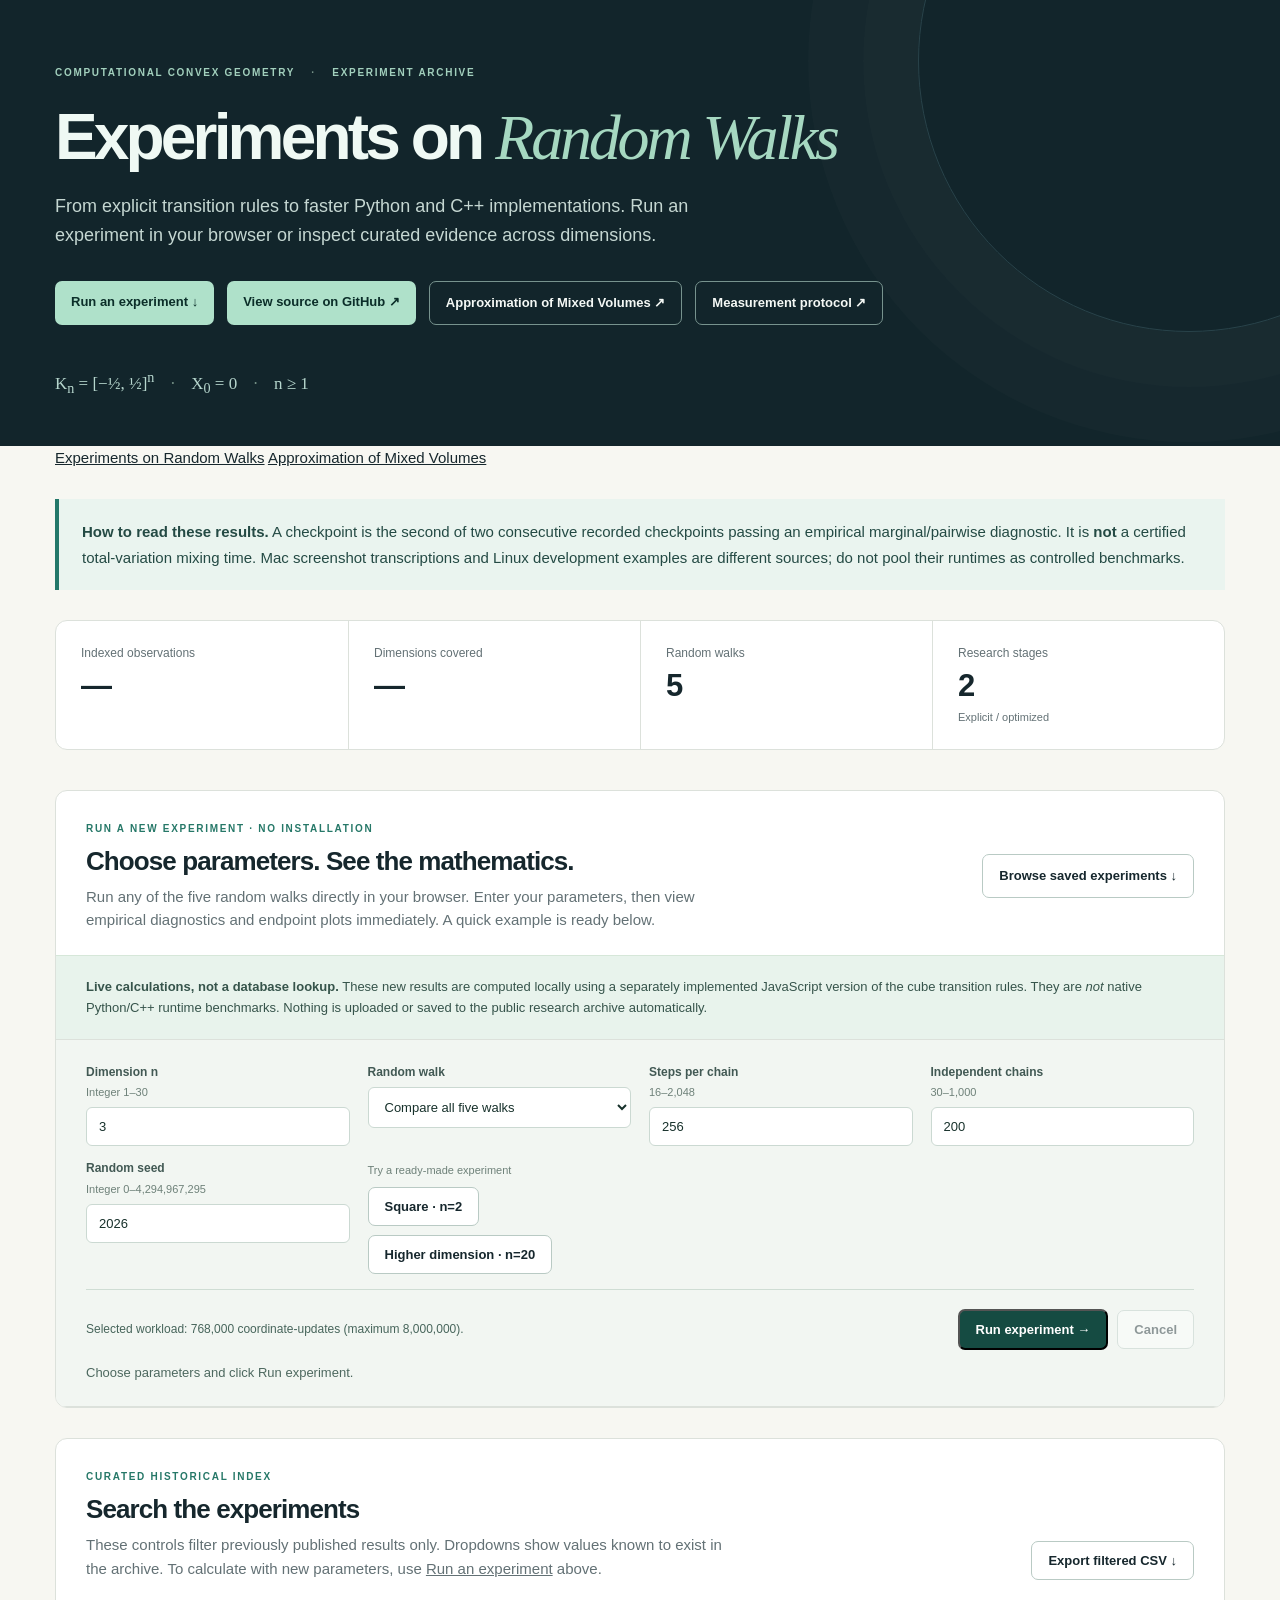
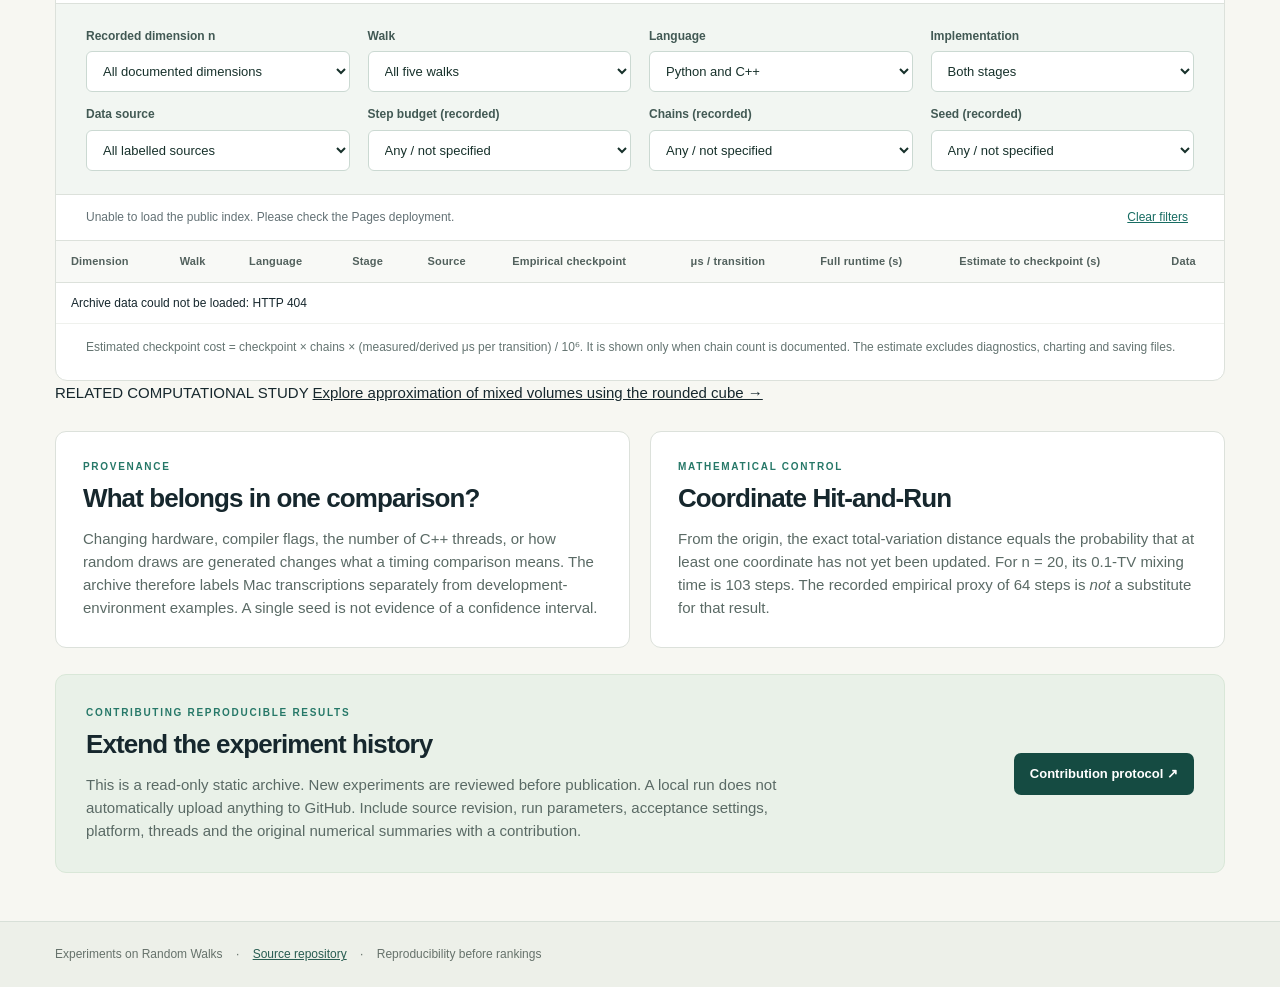
==== commit e6327c81: "Made Random Walks a standalone page with two top-level research tabs" ====
--- a/site/index.html
+++ b/site/index.html
@@ -3,12 +3,12 @@
 <head>
   <meta charset="utf-8">
   <meta name="viewport" content="width=device-width, initial-scale=1">
-  <meta name="description" content="A searchable, source-labelled archive of random walk experiments on the n-dimensional cube.">
-  <title>Experiment archive · Random Walks</title>
+  <meta name="description" content="Interactive random-walk experiments, empirical diagnostics and a source-labelled archive of Python/C++ cube sampling results.">
+  <title>Random Walks · Computational Convex Geometry</title>
   <link rel="stylesheet" href="./style.css">
   <script src="./app.js" defer></script>
   <script src="./playground.js" defer></script>
-  <script src="./mixed_volume.js" defer></script>
+  <script>if (location.hash === "#mixed-volume-lab") location.replace("./mixed-volumes.html#mixed-volume-lab");</script>
 </head>
 <body>
   <a class="skip" href="#results">Skip to results</a>
@@ -20,7 +20,7 @@
       <div class="hero-actions">
         <a class="primary" href="#run-experiment">Run an experiment ↓</a>
         <a class="primary" href="https://github.com/Souravfrp/Experiments-on-Random-Walks">View source on GitHub ↗</a>
-        <a class="secondary" href="#mixed-volume-lab">Mixed Volume Lab ↓</a>
+        <a class="secondary" href="./mixed-volumes.html">Approximation of Mixed Volumes ↗</a>
         <a class="secondary" href="https://github.com/Souravfrp/Experiments-on-Random-Walks/blob/main/docs/02_MEASUREMENT_AND_LIMITATIONS.md">Measurement protocol ↗</a>
       </div>
       <div class="equation">K<sub>n</sub> = [−½, ½]<sup>n</sup> <span>·</span> X<sub>0</sub> = 0 <span>·</span> n ≥ 1</div>
@@ -28,6 +28,11 @@
   </header>
 
   <main class="wrap">
+  <nav class="study-tabs" aria-label="Choose computational study">
+    <a href="./index.html" aria-current="page">Experiments on Random Walks</a>
+    <a href="./mixed-volumes.html">Approximation of Mixed Volumes</a>
+  </nav>
+
     <section class="method-note" aria-label="Important interpretation">
       <strong>How to read these results.</strong> A checkpoint is the second of two consecutive recorded checkpoints passing an empirical marginal/pairwise diagnostic. It is <strong>not</strong> a certified total-variation mixing time. Mac screenshot transcriptions and Linux development examples are different sources; do not pool their runtimes as controlled benchmarks.
     </section>
@@ -182,88 +187,10 @@
       </div>
       <p class="footnote">Estimated checkpoint cost = checkpoint × chains × (measured/derived μs per transition) / 10⁶. It is shown only when chain count is documented. The estimate excludes diagnostics, charting and saving files.</p>
     </section>
-
-    <section id="mixed-volume-lab" class="results-panel mixed-volume-lab">
-      <div class="section-heading">
-        <div>
-          <div class="eyebrow dark">RELATED RESEARCH · CUBE + EUCLIDEAN BALL</div>
-          <h2>Mixed Volume Approximation Lab</h2>
-          <p>A compact interactive companion to the separate Mixed Volume Approximations project. Compare an exact cube formula with independent Monte Carlo sampling, without installing software.</p>
-        </div>
-        <a class="outline" href="https://github.com/Souravfrp/estimates-of-mixed-volume-components" target="_blank" rel="noopener noreferrer">Full Python/C++ research ↗</a>
-      </div>
-      <div class="run-clarification">
-        <strong>Different geometry and a different estimator.</strong>
-        Here the cube is <strong>P = [−1,1]<sup>n</sup></strong> and I examine <strong>P + λB<sub>2</sub><sup>n</sup></strong>.
-        This is not the [−½,½]<sup>n</sup> random-walk cube. The demonstration draws <em>independent</em> points from a bounding box (rejection sampling) and does not execute the original thesis B1/B2/B3 hit-and-run oracles.
-      </div>
-      <div class="mixed-volume-math">
-        <div><strong>Exact reference</strong><p>Vol(P + λB) = Σ<sub>j=0…n</sub> C(n,j) M<sub>j</sub> λ<sup>j</sup></p></div>
-        <div><strong>Cube coefficients</strong><p>M<sub>j</sub> = 2<sup>n−j</sup> κ<sub>j</sub> &nbsp; (κ<sub>j</sub> is the volume of the unit j-ball)</p></div>
-        <div><strong>Monte Carlo experiment</strong><p>Count points in P + λB and in component k; compare their estimated volume and coefficient with the exact values.</p></div>
-      </div>
-      <form id="mv-form" class="filters" autocomplete="off">
-        <label>Dimension n <span class="field-explainer">Integer 1–6; browser demonstration</span>
-          <select id="mv-dimension" name="dimension">
-            <option value="1">1</option><option value="2">2</option><option value="3" selected>3</option><option value="4">4</option><option value="5">5</option><option value="6">6</option>
-          </select>
-        </label>
-        <label>Scaling parameter λ <span class="field-explainer">Real number 0.1–2</span>
-          <input id="mv-lambda" name="lambda" type="number" value="1" min="0.1" max="2" step="any" required>
-        </label>
-        <label>Target component index k <span class="field-explainer">Integer from 0 to n</span>
-          <select id="mv-component" name="component" aria-label="Component index k"></select>
-        </label>
-        <label>Independent samples N <span class="field-explainer">1,000–50,000</span>
-          <input id="mv-samples" name="samples" type="number" value="12000" min="1000" max="50000" step="1" required>
-        </label>
-        <label>Random seed <span class="field-explainer">Unsigned 32-bit integer</span>
-          <input id="mv-seed" name="seed" type="number" value="2026" min="0" max="4294967295" step="1" required>
-        </label>
-        <div class="run-actions">
-          <span class="field-explainer">Try a ready-made configuration</span>
-          <div class="run-presets">
-            <button id="mv-demo-3" type="button" class="outline">n=3, λ=1, k=2</button>
-            <button id="mv-demo-5" type="button" class="outline">n=5, λ=1.5, k=3</button>
-          </div>
-        </div>
-        <div class="run-command">
-          <p class="run-help">The result is an approximate Monte Carlo estimate, not a guaranteed-accuracy oracle.</p>
-          <div class="run-presets">
-            <button id="mv-start" type="submit" class="primary dark-button">Estimate mixed volume →</button>
-            <button id="mv-cancel" type="button" class="outline" disabled>Cancel</button>
-          </div>
-          <p id="mv-status" class="simulation-status" role="status" aria-live="polite">Select the geometry and calculate directly in your browser.</p>
-        </div>
-      </form>
-      <div id="mv-output" hidden>
-        <div class="section-heading">
-          <div><div class="eyebrow dark">NEW INDEPENDENT MONTE CARLO ESTIMATE</div><h2>Cube-and-ball results</h2><p id="mv-experiment-summary"></p></div>
-          <button id="mv-export" type="button" class="outline" disabled>Download numerical results (.csv) ↓</button>
-        </div>
-        <div class="mv-metrics">
-          <div><span>Exact body volume</span><strong id="mv-volume-exact">—</strong></div>
-          <div><span>Estimated body volume</span><strong id="mv-volume-est">—</strong><small>Approx. 95% interval: <span id="mv-volume-range">—</span></small></div>
-          <div><span>Exact coefficient M<sub>k</sub></span><strong id="mv-mixed-exact">—</strong></div>
-          <div><span>Estimated coefficient M<sub>k</sub></span><strong id="mv-mixed-est">—</strong><small>Approx. 95% interval: <span id="mv-mixed-range">—</span></small></div>
-          <div><span>Accepted points</span><strong id="mv-acceptance">—</strong></div>
-          <div><span>Target component samples</span><strong id="mv-target-hits">—</strong></div>
-          <div><span>Browser calculation time</span><strong id="mv-elapsed">—</strong></div>
-        </div>
-        <p id="mv-rare-warning" class="mv-warning" hidden>Few or no points landed in the chosen component. A zero estimate does not mean the exact mixed volume is zero; increase the sample size or adjust λ.</p>
-        <div class="mv-chart-container">
-          <h3>Component probabilities for the rounded cube</h3>
-          <p>Compare the exact geometric component proportions with the proportions among independently sampled accepted points.</p>
-          <canvas id="mv-chart" role="img" aria-label="Paired bar chart comparing exact and sampled component probabilities"></canvas>
-          <div class="mv-legend"><span><i class="mv-exact"></i> Exact probability</span><span><i class="mv-est"></i> Estimated probability</span></div>
-        </div>
-        <div class="table-scroll">
-          <table><thead><tr><th>Component k</th><th>Exact coefficient M<sub>k</sub></th><th>Exact probability</th><th>Observed probability</th><th>Accepted count</th></tr></thead><tbody id="mv-terms"></tbody></table>
-        </div>
-        <p class="footnote"><strong>Interpretation:</strong> Each point is drawn independently and uniformly from the bounding cube [−1−λ,1+λ]<sup>n</sup>. A point belongs to P+λB when its Euclidean distance to P is at most λ; its component index counts coordinates outside [−1,1]. The reported intervals are approximate Wilson binomial intervals rescaled to volumes/coefficient estimates, valid as a sampling uncertainty guide for this independent-sample model only. Rare components and high dimensions can make this simple rejection scheme inefficient. It is <strong>not</strong> B1/B2/B3, a proof of a polynomial-time algorithm, or a controlled Python/C++ benchmark.</p>
-      </div>
-    </section>
-    <div class="section-gap"></div>
+    <div class="other-study-link">
+      <span>RELATED COMPUTATIONAL STUDY</span>
+      <a href="./mixed-volumes.html">Explore approximation of mixed volumes using the rounded cube →</a>
+    </div>
 
     <section class="two-cols">
       <article class="article-card">
--- a/site/style.css
+++ b/site/style.css
@@ -29,3 +29,29 @@
 .plot-panel .footnote{padding:0;margin:3px 0 12px}
 @media(max-width:960px){.plot-grid{grid-template-columns:1fr}.plot-panel+.plot-panel{border-left:0;border-top:1px solid var(--border)}}
 @media(max-width:580px){.run-clarification{padding:18px 20px}.run-command{flex-direction:column;align-items:stretch}.run-presets{justify-content:flex-start}.plot-panel{padding:17px}.playground .section-heading .outline{margin-top:12px}}
+
+/* Independent mixed-volume demonstration, visually separated from random walks. */
+.mixed-volume-lab{scroll-margin-top:18px}
+.mixed-volume-math{display:grid;grid-template-columns:repeat(3,minmax(0,1fr));gap:15px;padding:22px 30px;border-bottom:1px solid var(--border);background:#fbfcf8}
+.mixed-volume-math>div{padding:13px 15px;border:1px solid #e0e8e1;background:white;border-radius:8px}
+.mixed-volume-math strong{display:block;color:#2d5d4d;font-size:12px}
+.mixed-volume-math p{font-size:14px;margin:7px 0 0;line-height:1.65;color:#3c5448}
+#mv-output[hidden],#mv-rare-warning[hidden]{display:none}
+#mv-output{border-top:1px solid var(--border)}
+.mv-metrics{padding:22px 30px;display:grid;grid-template-columns:repeat(4,minmax(0,1fr));gap:12px;border-bottom:1px solid var(--border)}
+.mv-metrics>div{border:1px solid #dae4dc;border-radius:8px;background:#fbfdf9;padding:15px;min-width:0}
+.mv-metrics span{display:block;color:#587069;font-size:12px}
+.mv-metrics strong{display:block;font-variant-numeric:tabular-nums;font-size:20px;overflow-wrap:anywhere;color:#213b33;margin:6px 0 3px}
+.mv-metrics small{color:#6b7c75;line-height:1.5;display:block;font-size:11px}
+.mv-metrics small span{display:inline;color:inherit}
+.mv-warning{margin:15px 30px;padding:13px 16px;background:#fff6e8;color:#85582b;border-left:3px solid #c68b44;font-size:13px}
+.mv-chart-container{padding:22px 30px}
+.mv-chart-container h3{font-size:19px;margin:0 0 5px}
+.mv-chart-container p{color:var(--muted);margin:0 0 14px;font-size:13px}
+.mv-chart-container canvas{width:100%;height:300px;display:block;max-width:100%}
+.mv-legend{display:flex;gap:18px;align-items:center;flex-wrap:wrap;color:#546b60;font-size:12px;margin-top:9px}
+.mv-legend span{display:flex;align-items:center;gap:7px}
+.mv-legend i{height:10px;width:14px;display:inline-block;border-radius:2px}
+.mv-legend .mv-exact{background:#2f7167}.mv-legend .mv-est{background:#9db2dd}
+@media(max-width:900px){.mixed-volume-math{grid-template-columns:1fr}.mv-metrics{grid-template-columns:repeat(2,minmax(0,1fr))}}
+@media(max-width:580px){.mixed-volume-math,.mv-metrics,.mv-chart-container{padding:16px}.mv-metrics{gap:9px}.mv-metrics>div{padding:12px}.mv-metrics strong{font-size:17px}}
